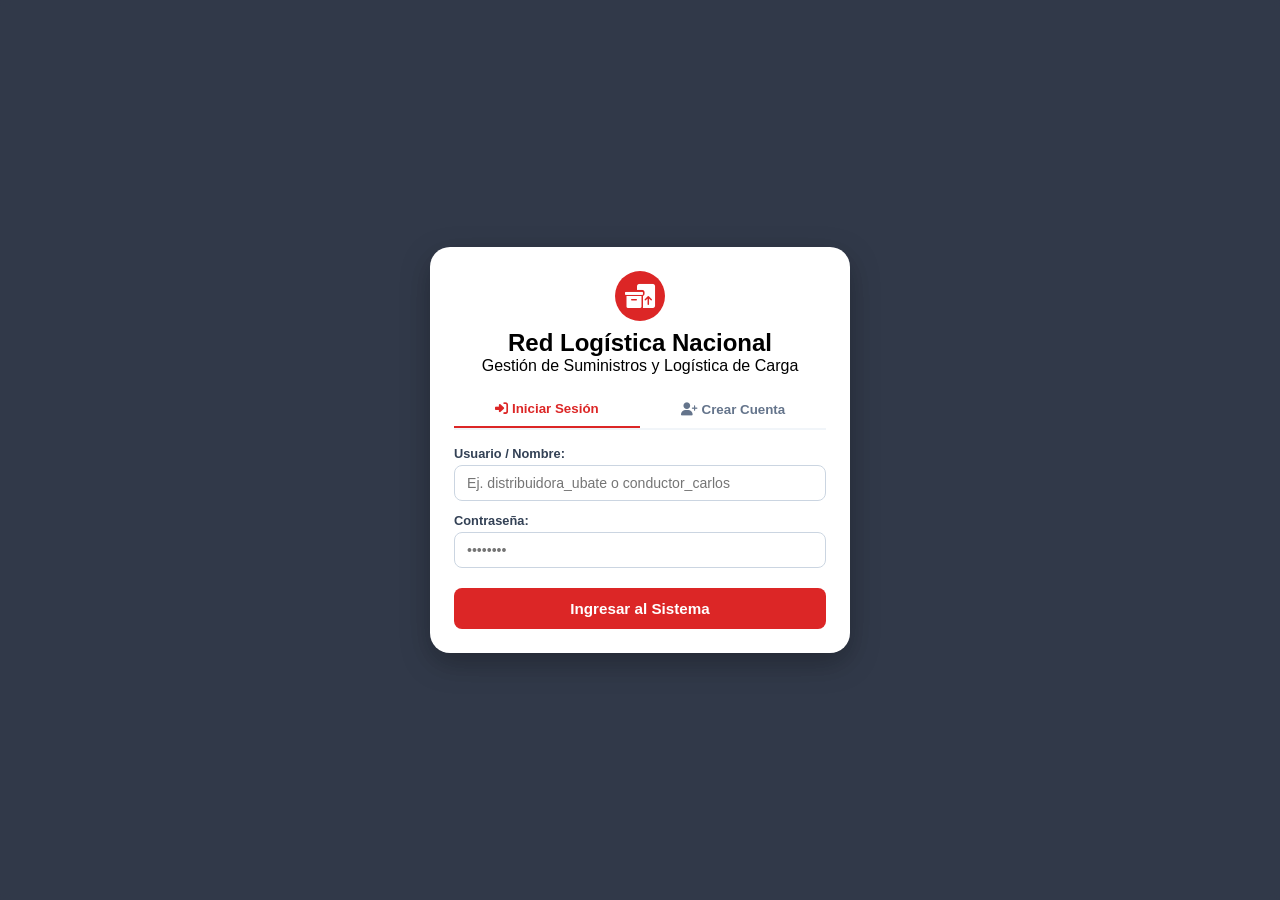
==== index.html @ c6494472 "Actualizando index.html y archivos de la app" ====
<!DOCTYPE html>
<html lang="es">
<head>
    <meta charset="UTF-8">
    <meta name="viewport" content="width=device-width, initial-scale=1.0, maximum-scale=1.0, user-scalable=no">
    <title>Sistema de Gestión de Inventario y Logística - Colombia</title>
    
    <!-- Configuración PWA -->
    <link rel="manifest" href="manifest.json">
    <meta name="theme-color" content="#dc2626">
    <meta name="apple-mobile-web-app-capable" content="yes">
    <meta name="apple-mobile-web-app-status-bar-style" content="black-translucent">

    <!-- FontAwesome & Leaflet CSS -->
    <link rel="stylesheet" href="https://cdnjs.cloudflare.com/ajax/libs/font-awesome/6.4.0/css/all.min.css">
    <link rel="stylesheet" href="https://unpkg.com/leaflet@1.9.4/dist/leaflet.css" integrity="sha256-p4NxAoJBhIIN+hmNHrzRCf9tD/miZyoHS5obTRR9BMY=" crossorigin=""/>

    <!-- OCR Tesseract.js -->
    <script src="https://cdn.jsdelivr.net/npm/tesseract.js@5/dist/tesseract.min.js"></script>

    <!-- Estilos CSS -->
    <link rel="stylesheet" href="styles.css">
</head>
<body class="gmaps-layout">

    <!-- PANTALLA 1: INICIO DE SESIÓN / REGISTRO -->
    <div id="pantalla-login" class="login-screen-overlay">
        <div class="login-modal-card">
            <header class="login-header">
                <div class="brand-icon"><i class="fa-solid fa-boxes-packing"></i></div>
                <h2>Red Logística Nacional</h2>
                <p>Gestión de Suministros y Logística de Carga</p>
            </header>

            <div class="tabs-auth">
                <button id="tab-login" class="btn-tab active"><i class="fa-solid fa-right-to-bracket"></i> Iniciar Sesión</button>
                <button id="tab-register" class="btn-tab"><i class="fa-solid fa-user-plus"></i> Crear Cuenta</button>
            </div>

            <!-- FORMULARIO INICIAR SESIÓN -->
            <form id="form-login" class="auth-form">
                <div class="input-group">
                    <label for="usuario">Usuario / Nombre:</label>
                    <input type="text" id="usuario" placeholder="Ej. distribuidora_ubate o conductor_carlos" required>
                </div>
                <div class="input-group">
                    <label for="password">Contraseña:</label>
                    <input type="password" id="password" placeholder="••••••••" required>
                </div>
                <button type="submit" class="btn-primary">Ingresar al Sistema</button>
            </form>

            <!-- FORMULARIO REGISTRAR USUARIO -->
            <form id="form-register" class="auth-form hidden">
                <div class="input-group">
                    <label for="reg-rol">Seleccionar Tipo de Cuenta (Rol):</label>
                    <select id="reg-rol" required>
                        <option value="empresa">🏢 Empresa Distribuidora (Bodega / Inventario)</option>
                        <option value="conductor">🚚 Transportador / Conductor (Tipo Uber de Carga)</option>
                    </select>
                </div>

                <div class="input-group">
                    <label for="reg-usuario">Nombre Completo / Empresa:</label>
                    <input type="text" id="reg-usuario" placeholder="Ej. Distribuciones del Norte o Carlos Pérez" required>
                </div>
                
                <div class="input-group-row">
                    <div class="input-group">
                        <label for="reg-departamento">Departamento:</label>
                        <select id="reg-departamento" required>
                            <option value="">Seleccione...</option>
                            <option value="Cundinamarca">Cundinamarca</option>
                            <option value="Boyacá">Boyacá</option>
                            <option value="Antioquia">Antioquia</option>
                            <option value="Valle del Cauca">Valle del Cauca</option>
                            <option value="Santander">Santander</option>
                            <option value="Meta">Meta</option>
                            <option value="Atlántico">Atlántico</option>
                            <option value="Córdoba">Córdoba</option>
                            <option value="Risaralda">Risaralda</option>
                        </select>
                    </div>
                    <div class="input-group">
                        <label for="reg-ciudad">Municipio:</label>
                        <select id="reg-ciudad" required>
                            <option value="">Seleccione depto...</option>
                        </select>
                    </div>
                </div>

                <!-- CAMPOS LIBRES PARA CONDUCTOR -->
                <div id="campos-conductor" class="hidden" style="background:#fef2f2; padding:10px; border-radius:8px; border:1px solid #fca5a5; margin-bottom:10px;">
                    <div class="input-group">
                        <label for="reg-vehiculo">Escribe tu Tipo de Turbo / Vehículo:</label>
                        <input type="text" id="reg-vehiculo" placeholder="Ej. Chevrolet NPR Furgón 4.5 Ton">
                    </div>
                    <div class="input-group">
                        <label for="reg-placa">Placa del Vehículo:</label>
                        <input type="text" id="reg-placa" placeholder="Ej. SXX-123">
                    </div>
                </div>

                <div class="input-group" id="grupo-direccion">
                    <label for="reg-direccion">Referencia o Dirección de la Bodega / Base:</label>
                    <input type="text" id="reg-direccion" placeholder="Ej. Bodega 1 Principal">
                </div>

                <div class="input-group">
                    <label for="reg-logo-file">🖼️ Foto / Logo o Foto del Vehículo (Galería):</label>
                    <input type="file" id="reg-logo-file" accept="image/*">
                    <div id="preview-reg-logo" class="logo-preview-box"></div>
                </div>

                <div class="input-group">
                    <label>📍 Haz clic en el mapa para ubicar tu posición o base:</label>
                    <div id="mapa-registro" class="mini-map-container"></div>
                    <small id="lbl-coord-seleccionada" class="coord-label">Coordenadas: No seleccionadas</small>
                    <input type="hidden" id="reg-lat" required>
                    <input type="hidden" id="reg-lng" required>
                </div>

                <div class="input-group">
                    <label for="reg-password">Contraseña:</label>
                    <input type="password" id="reg-password" placeholder="Mín. 6 caracteres" required>
                </div>
                <button type="submit" class="btn-primary">Guardar y Registrar Cuenta</button>
            </form>

            <div id="mensaje-auth" class="hidden"></div>
        </div>
    </div>

    <!-- PANTALLA 2: INTERFAZ MÓVIL ESTILO MAPA -->
    <div id="pantalla-app" class="gmaps-container hidden">
        
        <!-- MAPA COMPLETO DE FONDO -->
        <div id="mapa-sedes" class="full-screen-map"></div>

        <!-- BARRA SUPERIOR FLOTANTE -->
        <div class="gmaps-search-bar">
            <div class="search-input-wrapper">
                <i class="fa-solid fa-magnifying-glass search-icon"></i>
                <input type="text" id="input-buscar-mapa" placeholder="Buscar distribuidoras, productos o turbos...">
                <div id="btn-perfil-avatar" class="user-avatar-button">
                    <img id="img-avatar-header" src="https://cdn-icons-png.flaticon.com/512/2897/2897785.png" alt="Perfil">
                </div>
            </div>

            <!-- CHIPS DE ACCESO RÁPIDO -->
            <div class="quick-chips-scroll">
                <button class="chip-btn active" id="chip-mapa"><i class="fa-solid fa-map"></i> Mapa Logístico</button>
                <button class="chip-btn" id="chip-mis-productos"><i class="fa-solid fa-boxes-stacked"></i> <span id="lbl-btn-gestion">Inventario</span></button>
                <button class="chip-btn" id="chip-comparar"><i class="fa-solid fa-scale-balanced"></i> Comparar Precios</button>
                <button class="chip-btn" id="chip-red-toggle"><i class="fa-solid fa-wifi"></i> <span id="lbl-estado-red">Online</span></button>
            </div>
        </div>

        <!-- BOTONES FLOTANTES DE ACCIÓN DERECHOS -->
        <div class="gmaps-fab-actions">
            <button id="btn-mi-ubicacion" class="fab-btn" title="Mi Ubicación"><i class="fa-solid fa-crosshairs"></i></button>
            <button id="btn-logout-fab" class="fab-btn fab-danger" title="Cerrar Sesión"><i class="fa-solid fa-power-off"></i></button>
        </div>

        <!-- HOJA DESLIZABLE INFERIOR -->
        <div id="sheet-productos" class="sliding-sheet hidden">
            <div class="sheet-handle"></div>
            <div class="sheet-header">
                <h3 id="sheet-titulo-principal"><i class="fa-solid fa-boxes-stacked"></i> Gestión de Inventario</h3>
                <button class="btn-close-sheet" id="btn-cerrar-sheet">&times;</button>
            </div>
            
            <div class="sheet-content" id="sheet-content-body">
                <!-- CONTENIDO DINÁMICO -->
            </div>
        </div>

        <!-- HOJA DESLIZABLE INFERIOR: COMPARADOR -->
        <div id="sheet-comparador" class="sliding-sheet hidden">
            <div class="sheet-handle"></div>
            <div class="sheet-header">
                <h3><i class="fa-solid fa-scale-balanced"></i> Comparador de Precios y Fletes</h3>
                <button class="btn-close-sheet" id="btn-cerrar-comparador">&times;</button>
            </div>
            <div class="sheet-content">
                <div class="input-group">
                    <label for="select-producto-comparar">Selecciona el Producto:</label>
                    <select id="select-producto-comparar"></select>
                </div>
                <div id="resultado-comparacion" style="margin-top: 15px;"></div>
            </div>
        </div>

        <!-- NAVEGACIÓN INFERIOR -->
        <nav class="gmaps-bottom-nav">
            <button class="nav-item active" id="nav-explorar">
                <i class="fa-solid fa-location-dot"></i>
                <span>Explorar</span>
            </button>
            <button class="nav-item" id="nav-mis-productos">
                <i class="fa-solid fa-boxes-stacked" id="icon-nav-gestion"></i>
                <span id="txt-nav-gestion">Inventario</span>
            </button>
            <button class="nav-item" id="nav-comparar">
                <i class="fa-solid fa-scale-balanced"></i>
                <span>Comparar</span>
            </button>
            <button class="nav-item" id="nav-perfil">
                <i class="fa-solid fa-store"></i>
                <span>Mi Perfil</span>
            </button>
        </nav>
    </div>

    <!-- MODAL DE AUDITORÍA OCR -->
    <div id="modal-auditoria-factura" class="modal hidden">
        <div class="modal-content" style="max-width: 800px;">
            <div class="modal-header">
                <h3><i class="fa-solid fa-clipboard-check"></i> Pre-revisión de Factura Escaneada</h3>
                <button class="btn-close" id="btn-cerrar-auditoria">&times;</button>
            </div>
            <p style="font-size: 0.85rem; color: #4b5563; margin-bottom: 12px;">
                Verifica y corrige los datos leídos por la foto antes de ingresarlos a tu stock.
            </p>
            <div style="max-height: 350px; overflow-y: auto; margin-bottom: 15px;">
                <table class="tabla-inventario">
                    <thead>
                        <tr>
                            <th>Producto</th>
                            <th>Cant.</th>
                            <th>Costo ($)</th>
                            <th>IVA (%)</th>
                            <th>Margen (%)</th>
                        </tr>
                    </thead>
                    <tbody id="tabla-auditoria-body"></tbody>
                </table>
            </div>
            <div style="display: flex; justify-content: flex-end; gap: 10px;">
                <button id="btn-cancelar-auditoria" class="btn-secondary" style="background:#374151; color:#fff; border:none; padding:8px 14px; border-radius:6px;">Cancelar</button>
                <button id="btn-confirmar-ingreso-factura" class="btn-success" style="background:#16a34a; color:#fff; border:none; padding:8px 14px; border-radius:6px;"><i class="fa-solid fa-check"></i> Confirmar e Ingresar</button>
            </div>
        </div>
    </div>

    <!-- MODAL DE PERFIL -->
    <div id="modal-perfil" class="modal hidden">
        <div class="modal-content">
            <div class="modal-header">
                <h3><i class="fa-solid fa-store"></i> Configurar Perfil</h3>
                <button class="btn-close" id="btn-cerrar-perfil">&times;</button>
            </div>
            <form id="form-editar-perfil">
                <div class="input-group">
                    <label for="perfil-departamento">Departamento:</label>
                    <select id="perfil-departamento" required>
                        <option value="">Seleccione...</option>
                        <option value="Cundinamarca">Cundinamarca</option>
                        <option value="Boyacá">Boyacá</option>
                        <option value="Antioquia">Antioquia</option>
                        <option value="Valle del Cauca">Valle del Cauca</option>
                        <option value="Santander">Santander</option>
                        <option value="Meta">Meta</option>
                        <option value="Atlántico">Atlántico</option>
                        <option value="Córdoba">Córdoba</option>
                        <option value="Risaralda">Risaralda</option>
                    </select>
                </div>
                <div class="input-group">
                    <label for="perfil-ciudad">Municipio:</label>
                    <select id="perfil-ciudad" required>
                        <option value="">Seleccione municipio...</option>
                    </select>
                </div>
                <div class="input-group" id="grupo-dir-perfil">
                    <label for="perfil-direccion">Dirección / Base:</label>
                    <input type="text" id="perfil-direccion">
                </div>
                <div class="input-group">
                    <label for="perfil-logo-file">🖼️ Cambiar Foto / Logo (Galería):</label>
                    <input type="file" id="perfil-logo-file" accept="image/*">
                    <div id="preview-perfil-logo" class="logo-preview-box"></div>
                </div>
                <button type="submit" class="btn-primary">Actualizar en Mapa</button>
            </form>
        </div>
    </div>

    <!-- Leaflet JS & Script -->
    <script src="https://unpkg.com/leaflet@1.9.4/dist/leaflet.js" integrity="sha256-20nQCchB9co0qIjJZRGuk2/Z9VM+kNiyxNV1lvTlZBo=" crossorigin=""></script>
    <script src="script.js"></script>
</body>
</html>
---- styles.css ----
* {
    box-sizing: border-box;
    margin: 0;
    padding: 0;
    font-family: -apple-system, BlinkMacSystemFont, "Segoe UI", Roboto, Helvetica, Arial, sans-serif;
}

body.gmaps-layout {
    width: 100vw;
    height: 100vh;
    overflow: hidden;
    background-color: #f8fafc;
}

.gmaps-container {
    position: relative;
    width: 100vw;
    height: 100vh;
}

.full-screen-map {
    width: 100%;
    height: 100%;
    z-index: 1;
}

/* BARRA SUPERIOR FLOTANTE */
.gmaps-search-bar {
    position: absolute;
    top: 12px;
    left: 50%;
    transform: translateX(-50%);
    width: 92%;
    max-width: 480px;
    z-index: 1000;
    display: flex;
    flex-direction: column;
    gap: 8px;
}

.search-input-wrapper {
    background: #ffffff;
    border-radius: 28px;
    padding: 6px 14px;
    display: flex;
    align-items: center;
    box-shadow: 0 3px 10px rgba(0,0,0,0.18);
    border: 1px solid #e5e7eb;
}

.search-icon {
    color: #5f6368;
    font-size: 1.1rem;
    margin-right: 10px;
}

.search-input-wrapper input {
    border: none;
    outline: none;
    width: 100%;
    font-size: 0.95rem;
    color: #1f2937;
}

.user-avatar-button {
    width: 36px;
    height: 36px;
    border-radius: 50%;
    overflow: hidden;
    cursor: pointer;
    border: 2px solid #dc2626;
    flex-shrink: 0;
}

.user-avatar-button img {
    width: 100%;
    height: 100%;
    object-fit: cover;
}

/* CHIPS DESLIZABLES */
.quick-chips-scroll {
    display: flex;
    gap: 8px;
    overflow-x: auto;
    padding-bottom: 4px;
    scrollbar-width: none;
}

.quick-chips-scroll::-webkit-scrollbar {
    display: none;
}

.chip-btn {
    background: #ffffff;
    border: 1px solid #dadce0;
    border-radius: 18px;
    padding: 6px 14px;
    font-size: 0.8rem;
    font-weight: 500;
    color: #3c4043;
    white-space: nowrap;
    box-shadow: 0 2px 5px rgba(0,0,0,0.12);
    cursor: pointer;
    display: flex;
    align-items: center;
    gap: 6px;
}

.chip-btn.active {
    background: #fef2f2;
    color: #dc2626;
    border-color: #dc2626;
    font-weight: 600;
}

/* BOTONES FLOTANTES (FAB) */
.gmaps-fab-actions {
    position: absolute;
    right: 16px;
    bottom: 80px;
    z-index: 1000;
    display: flex;
    flex-direction: column;
    gap: 10px;
}

.fab-btn {
    width: 46px;
    height: 46px;
    border-radius: 50%;
    background: #ffffff;
    border: none;
    box-shadow: 0 3px 8px rgba(0,0,0,0.25);
    color: #3c4043;
    font-size: 1.1rem;
    cursor: pointer;
    display: flex;
    align-items: center;
    justify-content: center;
}

.fab-btn.fab-danger {
    color: #dc2626;
}

/* BOTTOM NAVIGATION BAR */
.gmaps-bottom-nav {
    position: absolute;
    bottom: 0;
    left: 0;
    width: 100%;
    height: 64px;
    background: #ffffff;
    border-top: 1px solid #e5e7eb;
    z-index: 1000;
    display: flex;
    justify-content: space-around;
    align-items: center;
    box-shadow: 0 -2px 10px rgba(0,0,0,0.05);
}

.nav-item {
    background: none;
    border: none;
    display: flex;
    flex-direction: column;
    align-items: center;
    gap: 3px;
    color: #5f6368;
    font-size: 0.75rem;
    font-weight: 500;
    cursor: pointer;
    width: 25%;
}

.nav-item i {
    font-size: 1.2rem;
}

.nav-item.active {
    color: #dc2626;
    font-weight: 700;
}

/* SLIDING SHEETS */
.sliding-sheet {
    position: absolute;
    bottom: 64px;
    left: 0;
    width: 100%;
    height: 75vh;
    background: #ffffff;
    border-top-left-radius: 20px;
    border-top-right-radius: 20px;
    z-index: 1001;
    box-shadow: 0 -5px 25px rgba(0,0,0,0.2);
    display: flex;
    flex-direction: column;
}

.sliding-sheet.hidden {
    display: none;
}

.sheet-handle {
    width: 40px;
    height: 4px;
    background: #dadce0;
    border-radius: 2px;
    margin: 10px auto 4px auto;
}

.sheet-header {
    padding: 10px 18px;
    display: flex;
    justify-content: space-between;
    align-items: center;
    border-bottom: 1px solid #f1f5f9;
}

.sheet-header h3 {
    font-size: 1.05rem;
    color: #1e293b;
}

.btn-close-sheet {
    background: none;
    border: none;
    font-size: 1.5rem;
    color: #64748b;
    cursor: pointer;
}

.sheet-content {
    padding: 16px;
    overflow-y: auto;
    flex: 1;
}

.card-section {
    background: #f8fafc;
    border: 1px solid #e2e8f0;
    border-radius: 12px;
    padding: 14px;
    margin-bottom: 14px;
}

.ocr-highlight {
    background: #eff6ff;
    border-color: #bfdbfe;
}

.ocr-status-text {
    margin-top: 8px;
    font-size: 0.8rem;
    font-weight: bold;
    color: #1d4ed8;
}

/* LOGIN OVERLAY */
.login-screen-overlay {
    position: fixed;
    top: 0;
    left: 0;
    width: 100vw;
    height: 100vh;
    background: rgba(15, 23, 42, 0.85);
    backdrop-filter: blur(5px);
    z-index: 2000;
    display: flex;
    align-items: center;
    justify-content: center;
    padding: 16px;
}

.login-modal-card {
    background: #ffffff;
    width: 100%;
    max-width: 420px;
    border-radius: 20px;
    padding: 24px;
    box-shadow: 0 10px 30px rgba(0,0,0,0.3);
    max-height: 90vh;
    overflow-y: auto;
}

.login-header {
    text-align: center;
    margin-bottom: 16px;
}

.brand-icon {
    width: 50px;
    height: 50px;
    background: #dc2626;
    color: #ffffff;
    border-radius: 50%;
    display: flex;
    align-items: center;
    justify-content: center;
    font-size: 1.5rem;
    margin: 0 auto 8px auto;
}

.tabs-auth {
    display: flex;
    border-bottom: 2px solid #f1f5f9;
    margin-bottom: 16px;
}

.btn-tab {
    flex: 1;
    padding: 10px;
    background: none;
    border: none;
    font-weight: 600;
    color: #64748b;
    cursor: pointer;
}

.btn-tab.active {
    color: #dc2626;
    border-bottom: 2px solid #dc2626;
}

.input-group {
    margin-bottom: 12px;
    display: flex;
    flex-direction: column;
    gap: 4px;
}

.input-group label {
    font-size: 0.8rem;
    font-weight: 600;
    color: #334155;
}

.input-group input, .input-group select {
    padding: 9px 12px;
    border: 1px solid #cbd5e1;
    border-radius: 8px;
    font-size: 0.88rem;
}

.input-group-row {
    display: flex;
    gap: 8px;
}

.input-group-row .input-group {
    flex: 1;
}

.btn-primary {
    width: 100%;
    padding: 12px;
    background: #dc2626;
    color: #ffffff;
    border: none;
    border-radius: 8px;
    font-weight: 600;
    font-size: 0.95rem;
    cursor: pointer;
    margin-top: 8px;
}

.mini-map-container {
    width: 100%;
    height: 150px;
    border-radius: 8px;
    border: 1px solid #cbd5e1;
}

.coord-label {
    font-size: 0.72rem;
    color: #dc2626;
    margin-top: 2px;
}

.logo-preview-box {
    margin-top: 4px;
}

/* TABLAS */
.table-responsive {
    overflow-x: auto;
}

.tabla-inventario {
    width: 100%;
    border-collapse: collapse;
    font-size: 0.8rem;
    margin-top: 8px;
}

.tabla-inventario th, .tabla-inventario td {
    padding: 8px;
    border-bottom: 1px solid #e2e8f0;
    text-align: left;
}

.tabla-inventario th {
    background: #f1f5f9;
    color: #475569;
}

/* MODALES */
.modal {
    position: fixed;
    top: 0;
    left: 0;
    width: 100vw;
    height: 100vh;
    background: rgba(0,0,0,0.5);
    z-index: 3000;
    display: flex;
    align-items: center;
    justify-content: center;
    padding: 16px;
}

.modal-content {
    background: #ffffff;
    border-radius: 16px;
    padding: 20px;
    width: 100%;
    max-width: 500px;
}

.modal-header {
    display: flex;
    justify-content: space-between;
    align-items: center;
    margin-bottom: 12px;
}

.btn-close {
    background: none;
    border: none;
    font-size: 1.5rem;
    cursor: pointer;
}

.hidden {
    display: none !important;
}
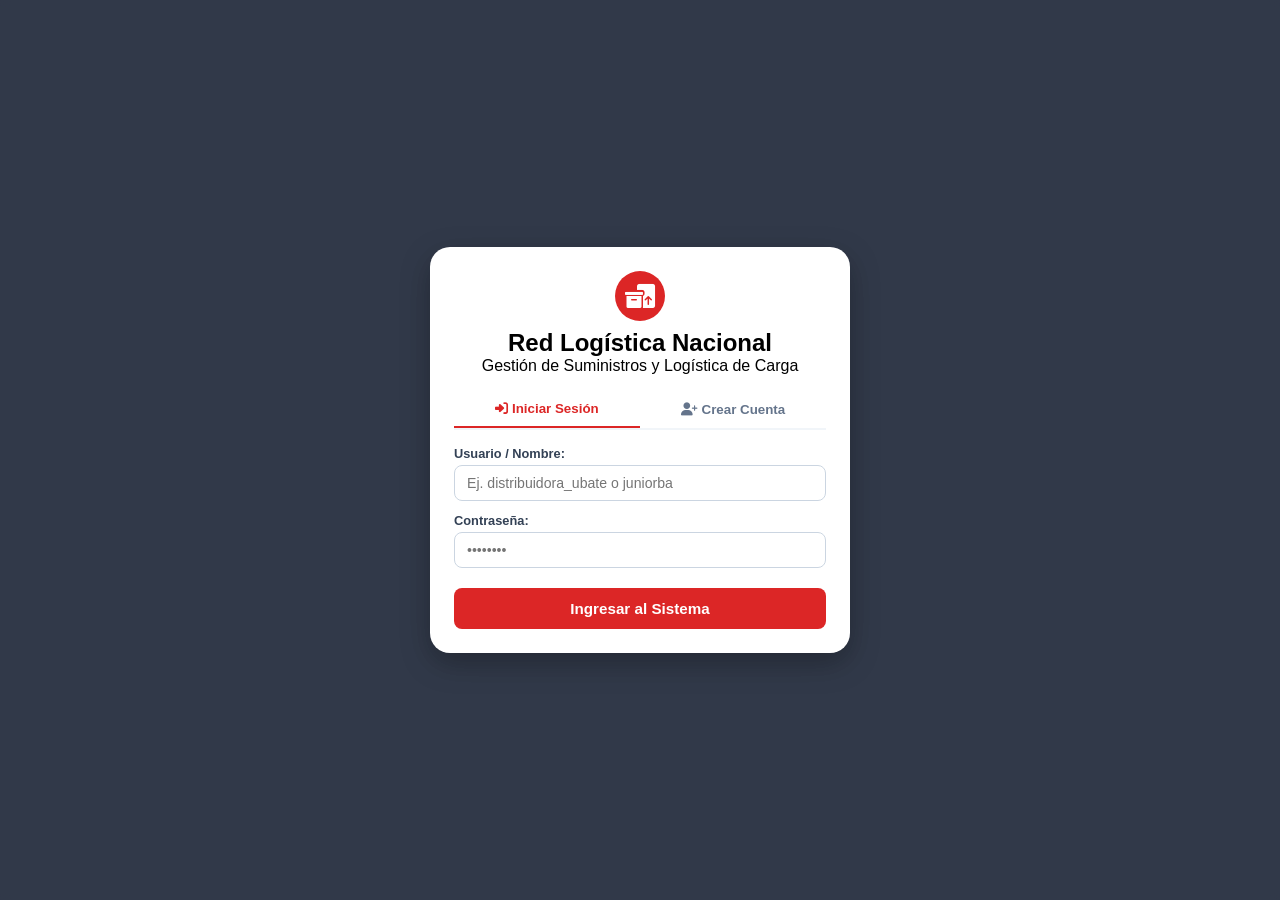
==== commit ca5760dd: "Actualizando index.html y archivos de la app" ====
--- a/index.html
+++ b/index.html
@@ -41,7 +41,7 @@
             <form id="form-login" class="auth-form">
                 <div class="input-group">
                     <label for="usuario">Usuario / Nombre:</label>
-                    <input type="text" id="usuario" placeholder="Ej. distribuidora_ubate o conductor_carlos" required>
+                    <input type="text" id="usuario" placeholder="Ej. distribuidora_ubate o juniorba" required>
                 </div>
                 <div class="input-group">
                     <label for="password">Contraseña:</label>
@@ -61,8 +61,8 @@
                 </div>
 
                 <div class="input-group">
-                    <label for="reg-usuario">Nombre Completo / Empresa:</label>
-                    <input type="text" id="reg-usuario" placeholder="Ej. Distribuciones del Norte o Carlos Pérez" required>
+                    <label for="reg-usuario">Nombre de Usuario o Empresa:</label>
+                    <input type="text" id="reg-usuario" placeholder="Ej. juniorba o distribuidora_ubate" required>
                 </div>
                 
                 <div class="input-group-row">
@@ -89,18 +89,19 @@
                     </div>
                 </div>
 
-                <!-- CAMPOS LIBRES PARA CONDUCTOR -->
+                <!-- CAMPOS DE CONDUCTOR (TEXTO LIBRE PARA TURBO) -->
                 <div id="campos-conductor" class="hidden" style="background:#fef2f2; padding:10px; border-radius:8px; border:1px solid #fca5a5; margin-bottom:10px;">
                     <div class="input-group">
                         <label for="reg-vehiculo">Escribe tu Tipo de Turbo / Vehículo:</label>
-                        <input type="text" id="reg-vehiculo" placeholder="Ej. Chevrolet NPR Furgón 4.5 Ton">
+                        <input type="text" id="reg-vehiculo" placeholder="Ej. Chevrolet NPR Furgón modelo 2016">
                     </div>
                     <div class="input-group">
                         <label for="reg-placa">Placa del Vehículo:</label>
-                        <input type="text" id="reg-placa" placeholder="Ej. SXX-123">
-                    </div>
-                </div>
-
+                        <input type="text" id="reg-placa" placeholder="Ej. IXW-506">
+                    </div>
+                </div>
+
+                <!-- CAMPO DE EMPRESA -->
                 <div class="input-group" id="grupo-direccion">
                     <label for="reg-direccion">Referencia o Dirección de la Bodega / Base:</label>
                     <input type="text" id="reg-direccion" placeholder="Ej. Bodega 1 Principal">
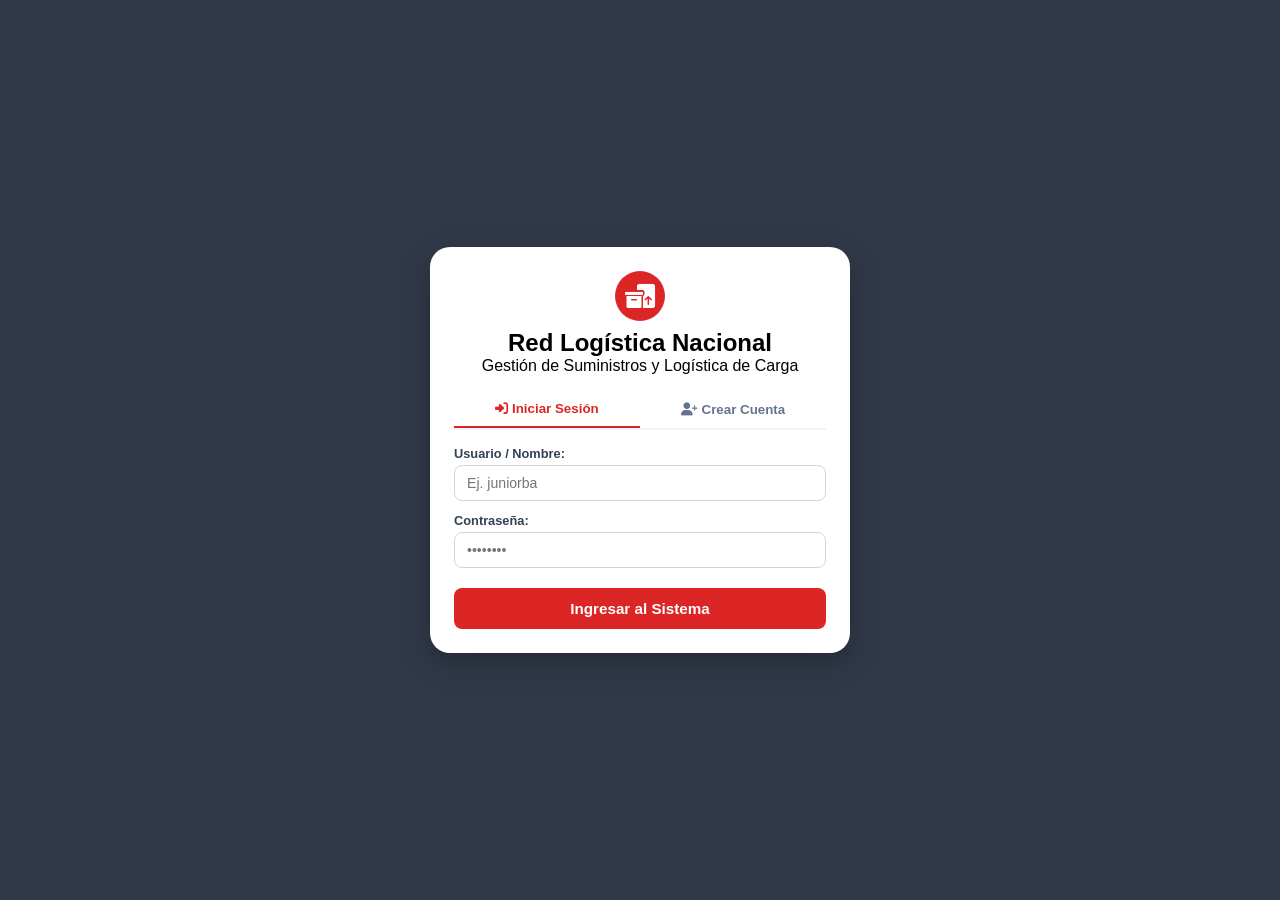
==== commit 777d8347: "Actualizando funciones en la app" ====
--- a/index.html
+++ b/index.html
@@ -3,18 +3,12 @@
 <head>
     <meta charset="UTF-8">
     <meta name="viewport" content="width=device-width, initial-scale=1.0, maximum-scale=1.0, user-scalable=no">
-    <title>Sistema de Gestión de Inventario y Logística - Colombia</title>
+    <title>Red Logística Nacional - Colombia</title>
     
-    <!-- Configuración PWA -->
-    <link rel="manifest" href="manifest.json">
-    <meta name="theme-color" content="#dc2626">
-    <meta name="apple-mobile-web-app-capable" content="yes">
-    <meta name="apple-mobile-web-app-status-bar-style" content="black-translucent">
-
     <!-- FontAwesome & Leaflet CSS -->
     <link rel="stylesheet" href="https://cdnjs.cloudflare.com/ajax/libs/font-awesome/6.4.0/css/all.min.css">
-    <link rel="stylesheet" href="https://unpkg.com/leaflet@1.9.4/dist/leaflet.css" integrity="sha256-p4NxAoJBhIIN+hmNHrzRCf9tD/miZyoHS5obTRR9BMY=" crossorigin=""/>
-
+    <link rel="stylesheet" href="https://unpkg.com/leaflet@1.9.4/dist/leaflet.css" crossorigin=""/>
+    
     <!-- OCR Tesseract.js -->
     <script src="https://cdn.jsdelivr.net/npm/tesseract.js@5/dist/tesseract.min.js"></script>
 
@@ -23,7 +17,7 @@
 </head>
 <body class="gmaps-layout">
 
-    <!-- PANTALLA 1: INICIO DE SESIÓN / REGISTRO -->
+    <!-- PANTALLA 1: INICIO DE SESIÓN / REGISTRO SIMPLIFICADO -->
     <div id="pantalla-login" class="login-screen-overlay">
         <div class="login-modal-card">
             <header class="login-header">
@@ -41,7 +35,7 @@
             <form id="form-login" class="auth-form">
                 <div class="input-group">
                     <label for="usuario">Usuario / Nombre:</label>
-                    <input type="text" id="usuario" placeholder="Ej. distribuidora_ubate o juniorba" required>
+                    <input type="text" id="usuario" placeholder="Ej. juniorba" required>
                 </div>
                 <div class="input-group">
                     <label for="password">Contraseña:</label>
@@ -50,7 +44,7 @@
                 <button type="submit" class="btn-primary">Ingresar al Sistema</button>
             </form>
 
-            <!-- FORMULARIO REGISTRAR USUARIO -->
+            <!-- FORMULARIO REGISTRAR USUARIO (LIMPIO SIN MAPA NI FOTO AFUERA) -->
             <form id="form-register" class="auth-form hidden">
                 <div class="input-group">
                     <label for="reg-rol">Seleccionar Tipo de Cuenta (Rol):</label>
@@ -62,7 +56,7 @@
 
                 <div class="input-group">
                     <label for="reg-usuario">Nombre de Usuario o Empresa:</label>
-                    <input type="text" id="reg-usuario" placeholder="Ej. juniorba o distribuidora_ubate" required>
+                    <input type="text" id="reg-usuario" placeholder="Ej. juniorba" required>
                 </div>
                 
                 <div class="input-group-row">
@@ -89,7 +83,7 @@
                     </div>
                 </div>
 
-                <!-- CAMPOS DE CONDUCTOR (TEXTO LIBRE PARA TURBO) -->
+                <!-- CAMPOS DE CONDUCTOR (SOLO TEXTO) -->
                 <div id="campos-conductor" class="hidden" style="background:#fef2f2; padding:10px; border-radius:8px; border:1px solid #fca5a5; margin-bottom:10px;">
                     <div class="input-group">
                         <label for="reg-vehiculo">Escribe tu Tipo de Turbo / Vehículo:</label>
@@ -108,20 +102,6 @@
                 </div>
 
                 <div class="input-group">
-                    <label for="reg-logo-file">🖼️ Foto / Logo o Foto del Vehículo (Galería):</label>
-                    <input type="file" id="reg-logo-file" accept="image/*">
-                    <div id="preview-reg-logo" class="logo-preview-box"></div>
-                </div>
-
-                <div class="input-group">
-                    <label>📍 Haz clic en el mapa para ubicar tu posición o base:</label>
-                    <div id="mapa-registro" class="mini-map-container"></div>
-                    <small id="lbl-coord-seleccionada" class="coord-label">Coordenadas: No seleccionadas</small>
-                    <input type="hidden" id="reg-lat" required>
-                    <input type="hidden" id="reg-lng" required>
-                </div>
-
-                <div class="input-group">
                     <label for="reg-password">Contraseña:</label>
                     <input type="password" id="reg-password" placeholder="Mín. 6 caracteres" required>
                 </div>
@@ -135,10 +115,8 @@
     <!-- PANTALLA 2: INTERFAZ MÓVIL ESTILO MAPA -->
     <div id="pantalla-app" class="gmaps-container hidden">
         
-        <!-- MAPA COMPLETO DE FONDO -->
         <div id="mapa-sedes" class="full-screen-map"></div>
 
-        <!-- BARRA SUPERIOR FLOTANTE -->
         <div class="gmaps-search-bar">
             <div class="search-input-wrapper">
                 <i class="fa-solid fa-magnifying-glass search-icon"></i>
@@ -148,44 +126,102 @@
                 </div>
             </div>
 
-            <!-- CHIPS DE ACCESO RÁPIDO -->
-            <div class="quick-chips-scroll">
-                <button class="chip-btn active" id="chip-mapa"><i class="fa-solid fa-map"></i> Mapa Logístico</button>
+            <div class="quick-chips-scroll" id="chips-container-nav">
+                <button class="chip-btn active" id="chip-mapa"><i class="fa-solid fa-map"></i> Mapa</button>
                 <button class="chip-btn" id="chip-mis-productos"><i class="fa-solid fa-boxes-stacked"></i> <span id="lbl-btn-gestion">Inventario</span></button>
-                <button class="chip-btn" id="chip-comparar"><i class="fa-solid fa-scale-balanced"></i> Comparar Precios</button>
+                <button class="chip-btn" id="chip-pedir-flete"><i class="fa-solid fa-truck-fast"></i> Pedir Flete</button>
+                <button class="chip-btn" id="chip-comparar"><i class="fa-solid fa-scale-balanced"></i> Comparar</button>
                 <button class="chip-btn" id="chip-red-toggle"><i class="fa-solid fa-wifi"></i> <span id="lbl-estado-red">Online</span></button>
             </div>
         </div>
 
-        <!-- BOTONES FLOTANTES DE ACCIÓN DERECHOS -->
         <div class="gmaps-fab-actions">
             <button id="btn-mi-ubicacion" class="fab-btn" title="Mi Ubicación"><i class="fa-solid fa-crosshairs"></i></button>
             <button id="btn-logout-fab" class="fab-btn fab-danger" title="Cerrar Sesión"><i class="fa-solid fa-power-off"></i></button>
         </div>
 
-        <!-- HOJA DESLIZABLE INFERIOR -->
+        <!-- HOJA: INVENTARIO / BOLSA -->
         <div id="sheet-productos" class="sliding-sheet hidden">
             <div class="sheet-handle"></div>
             <div class="sheet-header">
                 <h3 id="sheet-titulo-principal"><i class="fa-solid fa-boxes-stacked"></i> Gestión de Inventario</h3>
                 <button class="btn-close-sheet" id="btn-cerrar-sheet">&times;</button>
             </div>
-            
-            <div class="sheet-content" id="sheet-content-body">
-                <!-- CONTENIDO DINÁMICO -->
-            </div>
-        </div>
-
-        <!-- HOJA DESLIZABLE INFERIOR: COMPARADOR -->
+            <div class="sheet-content" id="sheet-content-body"></div>
+        </div>
+
+        <!-- HOJA: PEDIR FLETE -->
+        <div id="sheet-pedir-flete" class="sliding-sheet hidden">
+            <div class="sheet-handle"></div>
+            <div class="sheet-header">
+                <h3><i class="fa-solid fa-truck-fast"></i> Solicitar Flete con Tarifa Propia</h3>
+                <button class="btn-close-sheet" id="btn-cerrar-flete-lib">&times;</button>
+            </div>
+            <div class="sheet-content">
+                <form id="form-pedir-flete-libre">
+                    <div class="input-group">
+                        <label for="flete-origen">Ciudad de Origen:</label>
+                        <select id="flete-origen" required>
+                            <option value="">Seleccione...</option>
+                            <option value="Ubaté">Ubaté</option>
+                            <option value="Bogotá D.C.">Bogotá D.C.</option>
+                            <option value="Zipaquirá">Zipaquirá</option>
+                            <option value="Chocontá">Chocontá</option>
+                            <option value="Tunja">Tunja</option>
+                            <option value="Medellín">Medellín</option>
+                            <option value="Cali">Cali</option>
+                            <option value="Bucaramanga">Bucaramanga</option>
+                            <option value="Villavicencio">Villavicencio</option>
+                            <option value="Barranquilla">Barranquilla</option>
+                            <option value="Montería">Montería</option>
+                            <option value="Pereira">Pereira</option>
+                        </select>
+                    </div>
+                    <div class="input-group">
+                        <label for="flete-destino">Ciudad de Destino:</label>
+                        <select id="flete-destino" required>
+                            <option value="">Seleccione...</option>
+                            <option value="Ubaté">Ubaté</option>
+                            <option value="Bogotá D.C.">Bogotá D.C.</option>
+                            <option value="Zipaquirá">Zipaquirá</option>
+                            <option value="Chocontá">Chocontá</option>
+                            <option value="Tunja">Tunja</option>
+                            <option value="Medellín">Medellín</option>
+                            <option value="Cali">Cali</option>
+                            <option value="Bucaramanga">Bucaramanga</option>
+                            <option value="Villavicencio">Villavicencio</option>
+                            <option value="Barranquilla">Barranquilla</option>
+                            <option value="Montería">Montería</option>
+                            <option value="Pereira">Pereira</option>
+                        </select>
+                    </div>
+                    <div class="input-group">
+                        <label for="flete-tarifa">Tarifa Ofrecida ($ COP):</label>
+                        <input type="number" id="flete-tarifa" min="0" placeholder="Ej. 250000" required>
+                    </div>
+                    <div class="input-group">
+                        <label for="flete-detalles">Detalle o Descripción de la Carga:</label>
+                        <input type="text" id="flete-detalles" placeholder="Ej. Carga general / Carga fría" required>
+                    </div>
+                    <button type="submit" class="btn-primary" style="margin-top:10px;"><i class="fa-solid fa-paper-plane"></i> Publicar Solicitud de Flete</button>
+                </form>
+                <div id="mis-fletes-publicados" style="margin-top: 20px;">
+                    <h4>Mis Solicitudes Activas y Estado</h4>
+                    <div id="lista-mis-fletes" style="margin-top: 8px;"></div>
+                </div>
+            </div>
+        </div>
+
+        <!-- HOJA: COMPARAR PRECIOS -->
         <div id="sheet-comparador" class="sliding-sheet hidden">
             <div class="sheet-handle"></div>
             <div class="sheet-header">
-                <h3><i class="fa-solid fa-scale-balanced"></i> Comparador de Precios y Fletes</h3>
+                <h3><i class="fa-solid fa-scale-balanced"></i> Comparador de Precios</h3>
                 <button class="btn-close-sheet" id="btn-cerrar-comparador">&times;</button>
             </div>
             <div class="sheet-content">
                 <div class="input-group">
-                    <label for="select-producto-comparar">Selecciona el Producto:</label>
+                    <label for="select-producto-comparar">Selecciona el Producto a Comprar:</label>
                     <select id="select-producto-comparar"></select>
                 </div>
                 <div id="resultado-comparacion" style="margin-top: 15px;"></div>
@@ -193,7 +229,7 @@
         </div>
 
         <!-- NAVEGACIÓN INFERIOR -->
-        <nav class="gmaps-bottom-nav">
+        <nav class="gmaps-bottom-nav" id="bottom-nav-container">
             <button class="nav-item active" id="nav-explorar">
                 <i class="fa-solid fa-location-dot"></i>
                 <span>Explorar</span>
@@ -202,6 +238,10 @@
                 <i class="fa-solid fa-boxes-stacked" id="icon-nav-gestion"></i>
                 <span id="txt-nav-gestion">Inventario</span>
             </button>
+            <button class="nav-item" id="nav-pedir-flete-tab">
+                <i class="fa-solid fa-truck-fast"></i>
+                <span>Pedir Flete</span>
+            </button>
             <button class="nav-item" id="nav-comparar">
                 <i class="fa-solid fa-scale-balanced"></i>
                 <span>Comparar</span>
@@ -213,27 +253,31 @@
         </nav>
     </div>
 
-    <!-- MODAL DE AUDITORÍA OCR -->
+    <!-- MODAL CHAT UBER -->
+    <div id="modal-chat-uber" class="modal hidden">
+        <div class="modal-content" style="max-width: 450px; display: flex; flex-direction: column; height: 500px;">
+            <div class="modal-header" style="border-bottom: 1px solid #e2e8f0; padding-bottom: 8px;">
+                <h3 id="chat-titulo-modal"><i class="fa-solid fa-comments"></i> Chat Directo Flete</h3>
+                <button class="btn-close" id="btn-cerrar-chat">&times;</button>
+            </div>
+            <div id="chat-mensajes-container" style="flex: 1; overflow-y: auto; padding: 12px; background: #f8fafc; display: flex; flex-direction: column; gap: 8px; margin: 8px 0; border-radius: 8px; border: 1px solid #e2e8f0;"></div>
+            <div style="display: flex; gap: 8px;">
+                <input type="text" id="input-mensaje-chat" placeholder="Escribe tu mensaje o contraoferta..." style="flex:1; padding: 10px; border: 1px solid #cbd5e1; border-radius: 8px; outline:none;">
+                <button id="btn-enviar-chat" class="btn-primary" style="width: auto; padding: 0 16px; margin:0;"><i class="fa-solid fa-paper-plane"></i></button>
+            </div>
+        </div>
+    </div>
+
+    <!-- MODAL AUDITORÍA OCR -->
     <div id="modal-auditoria-factura" class="modal hidden">
         <div class="modal-content" style="max-width: 800px;">
             <div class="modal-header">
                 <h3><i class="fa-solid fa-clipboard-check"></i> Pre-revisión de Factura Escaneada</h3>
                 <button class="btn-close" id="btn-cerrar-auditoria">&times;</button>
             </div>
-            <p style="font-size: 0.85rem; color: #4b5563; margin-bottom: 12px;">
-                Verifica y corrige los datos leídos por la foto antes de ingresarlos a tu stock.
-            </p>
             <div style="max-height: 350px; overflow-y: auto; margin-bottom: 15px;">
                 <table class="tabla-inventario">
-                    <thead>
-                        <tr>
-                            <th>Producto</th>
-                            <th>Cant.</th>
-                            <th>Costo ($)</th>
-                            <th>IVA (%)</th>
-                            <th>Margen (%)</th>
-                        </tr>
-                    </thead>
+                    <thead><tr><th>Producto</th><th>Cant.</th><th>Costo ($)</th><th>IVA (%)</th><th>Margen (%)</th></tr></thead>
                     <tbody id="tabla-auditoria-body"></tbody>
                 </table>
             </div>
@@ -244,51 +288,74 @@
         </div>
     </div>
 
-    <!-- MODAL DE PERFIL -->
+    <!-- MODAL PERFIL COMPLETO (FOTO, DIRECCIÓN Y MAPA INTERACTIVO INTERNO) -->
     <div id="modal-perfil" class="modal hidden">
         <div class="modal-content">
             <div class="modal-header">
-                <h3><i class="fa-solid fa-store"></i> Configurar Perfil</h3>
+                <h3><i class="fa-solid fa-store"></i> Configurar Perfil y Ubicación</h3>
                 <button class="btn-close" id="btn-cerrar-perfil">&times;</button>
             </div>
             <form id="form-editar-perfil">
-                <div class="input-group">
-                    <label for="perfil-departamento">Departamento:</label>
-                    <select id="perfil-departamento" required>
-                        <option value="">Seleccione...</option>
-                        <option value="Cundinamarca">Cundinamarca</option>
-                        <option value="Boyacá">Boyacá</option>
-                        <option value="Antioquia">Antioquia</option>
-                        <option value="Valle del Cauca">Valle del Cauca</option>
-                        <option value="Santander">Santander</option>
-                        <option value="Meta">Meta</option>
-                        <option value="Atlántico">Atlántico</option>
-                        <option value="Córdoba">Córdoba</option>
-                        <option value="Risaralda">Risaralda</option>
-                    </select>
-                </div>
-                <div class="input-group">
-                    <label for="perfil-ciudad">Municipio:</label>
-                    <select id="perfil-ciudad" required>
-                        <option value="">Seleccione municipio...</option>
-                    </select>
-                </div>
+                <div class="input-group-row">
+                    <div class="input-group">
+                        <label for="perfil-departamento">Departamento:</label>
+                        <select id="perfil-departamento" required>
+                            <option value="">Seleccione...</option>
+                            <option value="Cundinamarca">Cundinamarca</option>
+                            <option value="Boyacá">Boyacá</option>
+                            <option value="Antioquia">Antioquia</option>
+                            <option value="Valle del Cauca">Valle del Cauca</option>
+                            <option value="Santander">Santander</option>
+                            <option value="Meta">Meta</option>
+                            <option value="Atlántico">Atlántico</option>
+                            <option value="Córdoba">Córdoba</option>
+                            <option value="Risaralda">Risaralda</option>
+                        </select>
+                    </div>
+                    <div class="input-group">
+                        <label for="perfil-ciudad">Municipio:</label>
+                        <select id="perfil-ciudad" required>
+                            <option value="">Seleccione municipio...</option>
+                        </select>
+                    </div>
+                </div>
+
                 <div class="input-group" id="grupo-dir-perfil">
-                    <label for="perfil-direccion">Dirección / Base:</label>
-                    <input type="text" id="perfil-direccion">
-                </div>
-                <div class="input-group">
-                    <label for="perfil-logo-file">🖼️ Cambiar Foto / Logo (Galería):</label>
+                    <label for="perfil-direccion">Dirección / Base de la Bodega:</label>
+                    <input type="text" id="perfil-direccion" placeholder="Ej. Carrera 4 # 5-20">
+                </div>
+
+                <div class="input-group" id="grupo-vehiculo-perfil" style="display:none;">
+                    <label for="perfil-vehiculo">Tipo de Vehículo / Turbo:</label>
+                    <input type="text" id="perfil-vehiculo" placeholder="Ej. Chevrolet NPR Furgón">
+                </div>
+
+                <div class="input-group" id="grupo-placa-perfil" style="display:none;">
+                    <label for="perfil-placa">Placa del Vehículo:</label>
+                    <input type="text" id="perfil-placa" placeholder="Ej. IXW-506">
+                </div>
+
+                <div class="input-group">
+                    <label for="perfil-logo-file">🖼️ Cambiar Foto de Perfil o del Vehículo:</label>
                     <input type="file" id="perfil-logo-file" accept="image/*">
                     <div id="preview-perfil-logo" class="logo-preview-box"></div>
                 </div>
-                <button type="submit" class="btn-primary">Actualizar en Mapa</button>
+
+                <div class="input-group">
+                    <label>📍 Haz clic en el mapa para ajustar tu posición exacta:</label>
+                    <div id="mapa-perfil-interactivo" class="mini-map-container"></div>
+                    <small id="lbl-coord-perfil" class="coord-label">Coordenadas actuales guardadas</small>
+                    <input type="hidden" id="perfil-lat">
+                    <input type="hidden" id="perfil-lng">
+                </div>
+
+                <button type="submit" class="btn-primary" style="margin-top:12px;">Guardar Cambios de Perfil</button>
             </form>
         </div>
     </div>
 
     <!-- Leaflet JS & Script -->
-    <script src="https://unpkg.com/leaflet@1.9.4/dist/leaflet.js" integrity="sha256-20nQCchB9co0qIjJZRGuk2/Z9VM+kNiyxNV1lvTlZBo=" crossorigin=""></script>
+    <script src="https://unpkg.com/leaflet@1.9.4/dist/leaflet.js" crossorigin=""></script>
     <script src="script.js"></script>
 </body>
 </html>
--- a/styles.css
+++ b/styles.css
@@ -2,7 +2,7 @@
     box-sizing: border-box;
     margin: 0;
     padding: 0;
-    font-family: -apple-system, BlinkMacSystemFont, "Segoe UI", Roboto, Helvetica, Arial, sans-serif;
+    font-family: -apple-system, BlinkMacSystemFont, "Segoe UI", Roboto, sans-serif;
 }
 
 body.gmaps-layout {
@@ -24,7 +24,6 @@
     z-index: 1;
 }
 
-/* BARRA SUPERIOR FLOTANTE */
 .gmaps-search-bar {
     position: absolute;
     top: 12px;
@@ -78,7 +77,6 @@
     object-fit: cover;
 }
 
-/* CHIPS DESLIZABLES */
 .quick-chips-scroll {
     display: flex;
     gap: 8px;
@@ -114,7 +112,6 @@
     font-weight: 600;
 }
 
-/* BOTONES FLOTANTES (FAB) */
 .gmaps-fab-actions {
     position: absolute;
     right: 16px;
@@ -144,7 +141,6 @@
     color: #dc2626;
 }
 
-/* BOTTOM NAVIGATION BAR */
 .gmaps-bottom-nav {
     position: absolute;
     bottom: 0;
@@ -168,14 +164,14 @@
     align-items: center;
     gap: 3px;
     color: #5f6368;
-    font-size: 0.75rem;
+    font-size: 0.72rem;
     font-weight: 500;
     cursor: pointer;
-    width: 25%;
+    width: 20%;
 }
 
 .nav-item i {
-    font-size: 1.2rem;
+    font-size: 1.1rem;
 }
 
 .nav-item.active {
@@ -183,7 +179,6 @@
     font-weight: 700;
 }
 
-/* SLIDING SHEETS */
 .sliding-sheet {
     position: absolute;
     bottom: 64px;
@@ -258,7 +253,6 @@
     color: #1d4ed8;
 }
 
-/* LOGIN OVERLAY */
 .login-screen-overlay {
     position: fixed;
     top: 0;
@@ -368,24 +362,21 @@
 
 .mini-map-container {
     width: 100%;
-    height: 150px;
+    height: 180px;
     border-radius: 8px;
     border: 1px solid #cbd5e1;
+    margin-top: 4px;
 }
 
 .coord-label {
     font-size: 0.72rem;
     color: #dc2626;
-    margin-top: 2px;
+    margin-top: 4px;
+    font-weight: bold;
 }
 
 .logo-preview-box {
     margin-top: 4px;
-}
-
-/* TABLAS */
-.table-responsive {
-    overflow-x: auto;
 }
 
 .tabla-inventario {
@@ -406,7 +397,6 @@
     color: #475569;
 }
 
-/* MODALES */
 .modal {
     position: fixed;
     top: 0;
@@ -427,6 +417,8 @@
     padding: 20px;
     width: 100%;
     max-width: 500px;
+    max-height: 90vh;
+    overflow-y: auto;
 }
 
 .modal-header {
@@ -445,4 +437,12 @@
 
 .hidden {
     display: none !important;
+}
+
+.error {
+    color: #dc2626;
+    font-size: 0.85rem;
+    text-align: center;
+    margin-top: 8px;
+    font-weight: 600;
 }
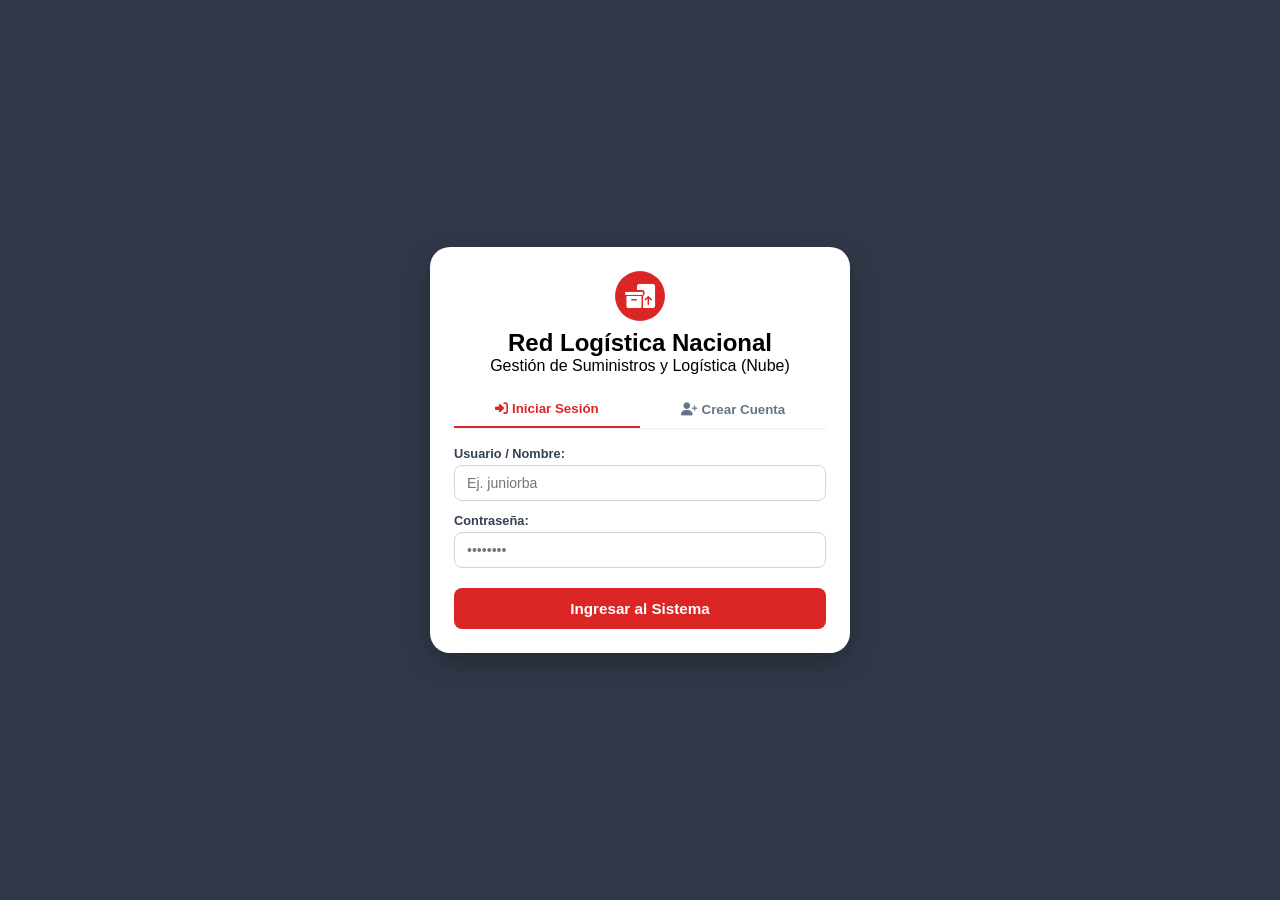
==== commit eb00699d: "Actualizando funciones en la app" ====
--- a/index.html
+++ b/index.html
@@ -12,18 +12,22 @@
     <!-- OCR Tesseract.js -->
     <script src="https://cdn.jsdelivr.net/npm/tesseract.js@5/dist/tesseract.min.js"></script>
 
+    <!-- Firebase SDKs -->
+    <script src="https://www.gstatic.com/firebasejs/10.8.0/firebase-app-compat.js"></script>
+    <script src="https://www.gstatic.com/firebasejs/10.8.0/firebase-database-compat.js"></script>
+
     <!-- Estilos CSS -->
     <link rel="stylesheet" href="styles.css">
 </head>
 <body class="gmaps-layout">
 
-    <!-- PANTALLA 1: INICIO DE SESIÓN / REGISTRO SIMPLIFICADO -->
+    <!-- PANTALLA 1: INICIO DE SESIÓN / REGISTRO -->
     <div id="pantalla-login" class="login-screen-overlay">
         <div class="login-modal-card">
             <header class="login-header">
                 <div class="brand-icon"><i class="fa-solid fa-boxes-packing"></i></div>
                 <h2>Red Logística Nacional</h2>
-                <p>Gestión de Suministros y Logística de Carga</p>
+                <p>Gestión de Suministros y Logística (Nube)</p>
             </header>
 
             <div class="tabs-auth">
@@ -44,7 +48,7 @@
                 <button type="submit" class="btn-primary">Ingresar al Sistema</button>
             </form>
 
-            <!-- FORMULARIO REGISTRAR USUARIO (LIMPIO SIN MAPA NI FOTO AFUERA) -->
+            <!-- FORMULARIO REGISTRAR USUARIO -->
             <form id="form-register" class="auth-form hidden">
                 <div class="input-group">
                     <label for="reg-rol">Seleccionar Tipo de Cuenta (Rol):</label>
@@ -83,7 +87,7 @@
                     </div>
                 </div>
 
-                <!-- CAMPOS DE CONDUCTOR (SOLO TEXTO) -->
+                <!-- CAMPOS DE CONDUCTOR -->
                 <div id="campos-conductor" class="hidden" style="background:#fef2f2; padding:10px; border-radius:8px; border:1px solid #fca5a5; margin-bottom:10px;">
                     <div class="input-group">
                         <label for="reg-vehiculo">Escribe tu Tipo de Turbo / Vehículo:</label>
@@ -288,7 +292,7 @@
         </div>
     </div>
 
-    <!-- MODAL PERFIL COMPLETO (FOTO, DIRECCIÓN Y MAPA INTERACTIVO INTERNO) -->
+    <!-- MODAL PERFIL -->
     <div id="modal-perfil" class="modal hidden">
         <div class="modal-content">
             <div class="modal-header">
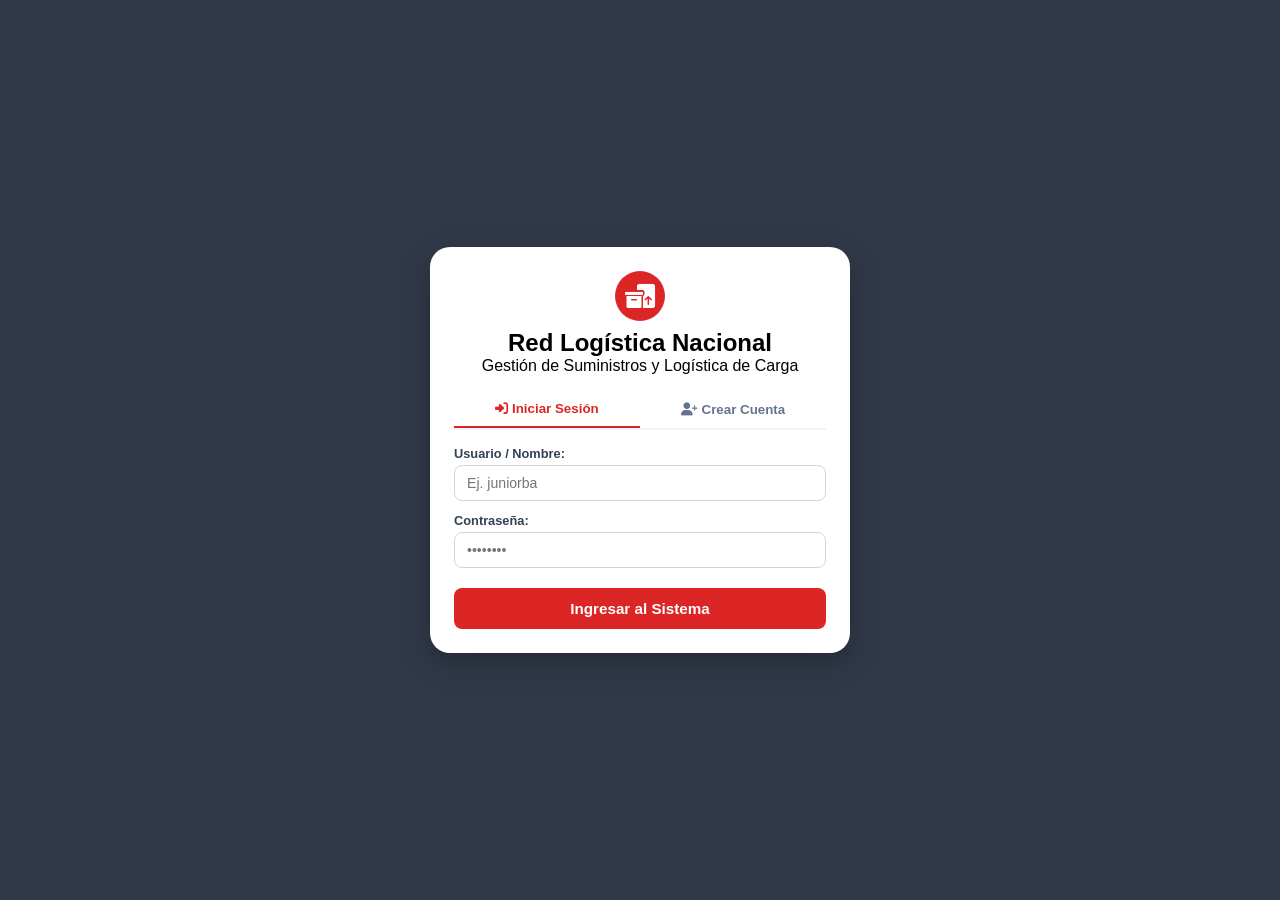
==== commit 93319a01: "Actualizando funciones en la app" ====
--- a/index.html
+++ b/index.html
@@ -12,22 +12,18 @@
     <!-- OCR Tesseract.js -->
     <script src="https://cdn.jsdelivr.net/npm/tesseract.js@5/dist/tesseract.min.js"></script>
 
-    <!-- Firebase SDKs -->
-    <script src="https://www.gstatic.com/firebasejs/10.8.0/firebase-app-compat.js"></script>
-    <script src="https://www.gstatic.com/firebasejs/10.8.0/firebase-database-compat.js"></script>
-
     <!-- Estilos CSS -->
     <link rel="stylesheet" href="styles.css">
 </head>
 <body class="gmaps-layout">
 
-    <!-- PANTALLA 1: INICIO DE SESIÓN / REGISTRO -->
+    <!-- PANTALLA 1: INICIO DE SESIÓN / REGISTRO SIMPLIFICADO -->
     <div id="pantalla-login" class="login-screen-overlay">
         <div class="login-modal-card">
             <header class="login-header">
                 <div class="brand-icon"><i class="fa-solid fa-boxes-packing"></i></div>
                 <h2>Red Logística Nacional</h2>
-                <p>Gestión de Suministros y Logística (Nube)</p>
+                <p>Gestión de Suministros y Logística de Carga</p>
             </header>
 
             <div class="tabs-auth">
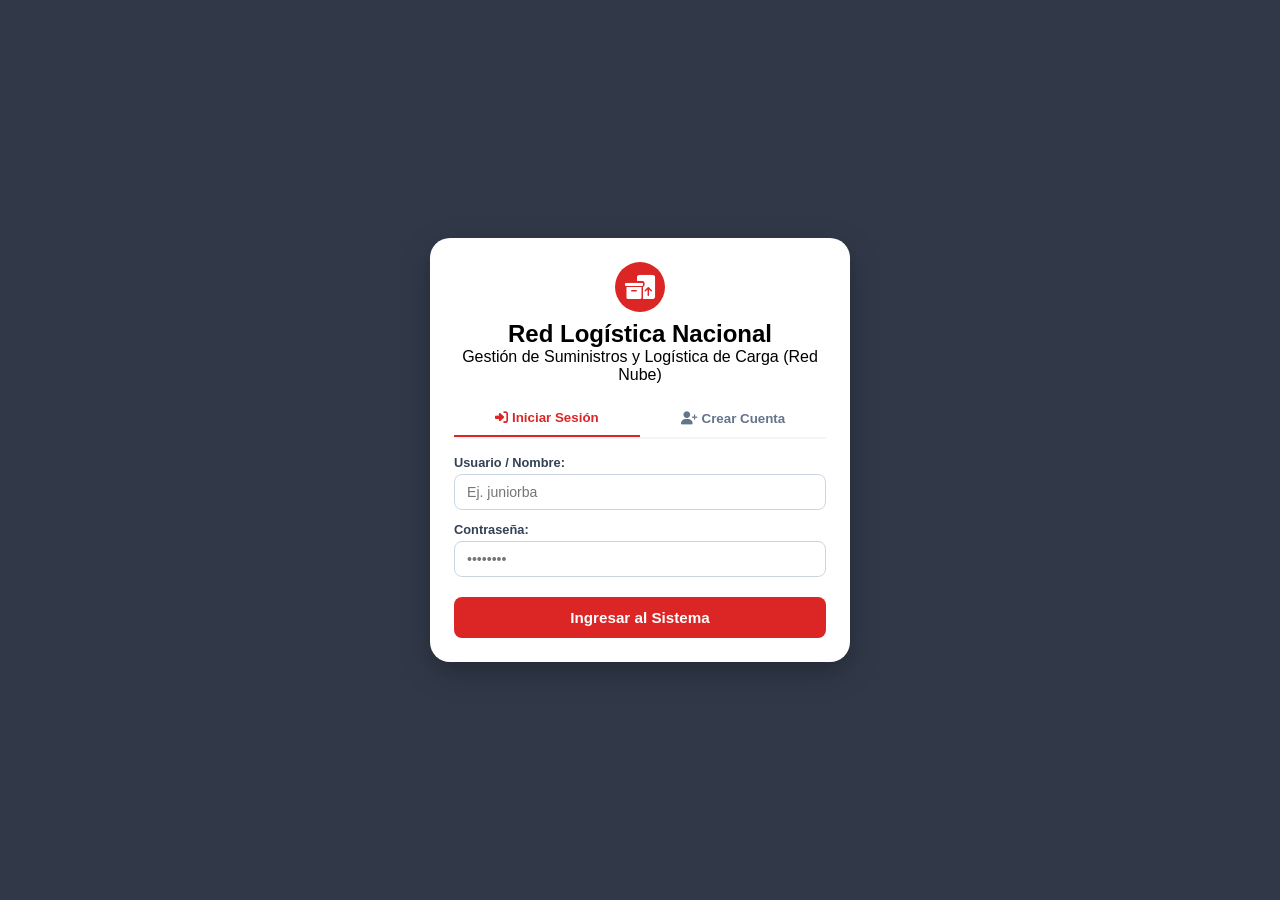
==== commit 6ed77d3d: "Actualizando funciones en la app" ====
--- a/index.html
+++ b/index.html
@@ -12,6 +12,10 @@
     <!-- OCR Tesseract.js -->
     <script src="https://cdn.jsdelivr.net/npm/tesseract.js@5/dist/tesseract.min.js"></script>
 
+    <!-- Firebase SDK Compat para Sincronización en Tiempo Real -->
+    <script src="https://www.gstatic.com/firebasejs/10.8.0/firebase-app-compat.js"></script>
+    <script src="https://www.gstatic.com/firebasejs/10.8.0/firebase-database-compat.js"></script>
+
     <!-- Estilos CSS -->
     <link rel="stylesheet" href="styles.css">
 </head>
@@ -23,7 +27,7 @@
             <header class="login-header">
                 <div class="brand-icon"><i class="fa-solid fa-boxes-packing"></i></div>
                 <h2>Red Logística Nacional</h2>
-                <p>Gestión de Suministros y Logística de Carga</p>
+                <p>Gestión de Suministros y Logística de Carga (Red Nube)</p>
             </header>
 
             <div class="tabs-auth">
@@ -354,7 +358,7 @@
         </div>
     </div>
 
-    <!-- Leaflet JS & Script -->
+    <!-- Leaflet JS & Script Principal -->
     <script src="https://unpkg.com/leaflet@1.9.4/dist/leaflet.js" crossorigin=""></script>
     <script src="script.js"></script>
 </body>
